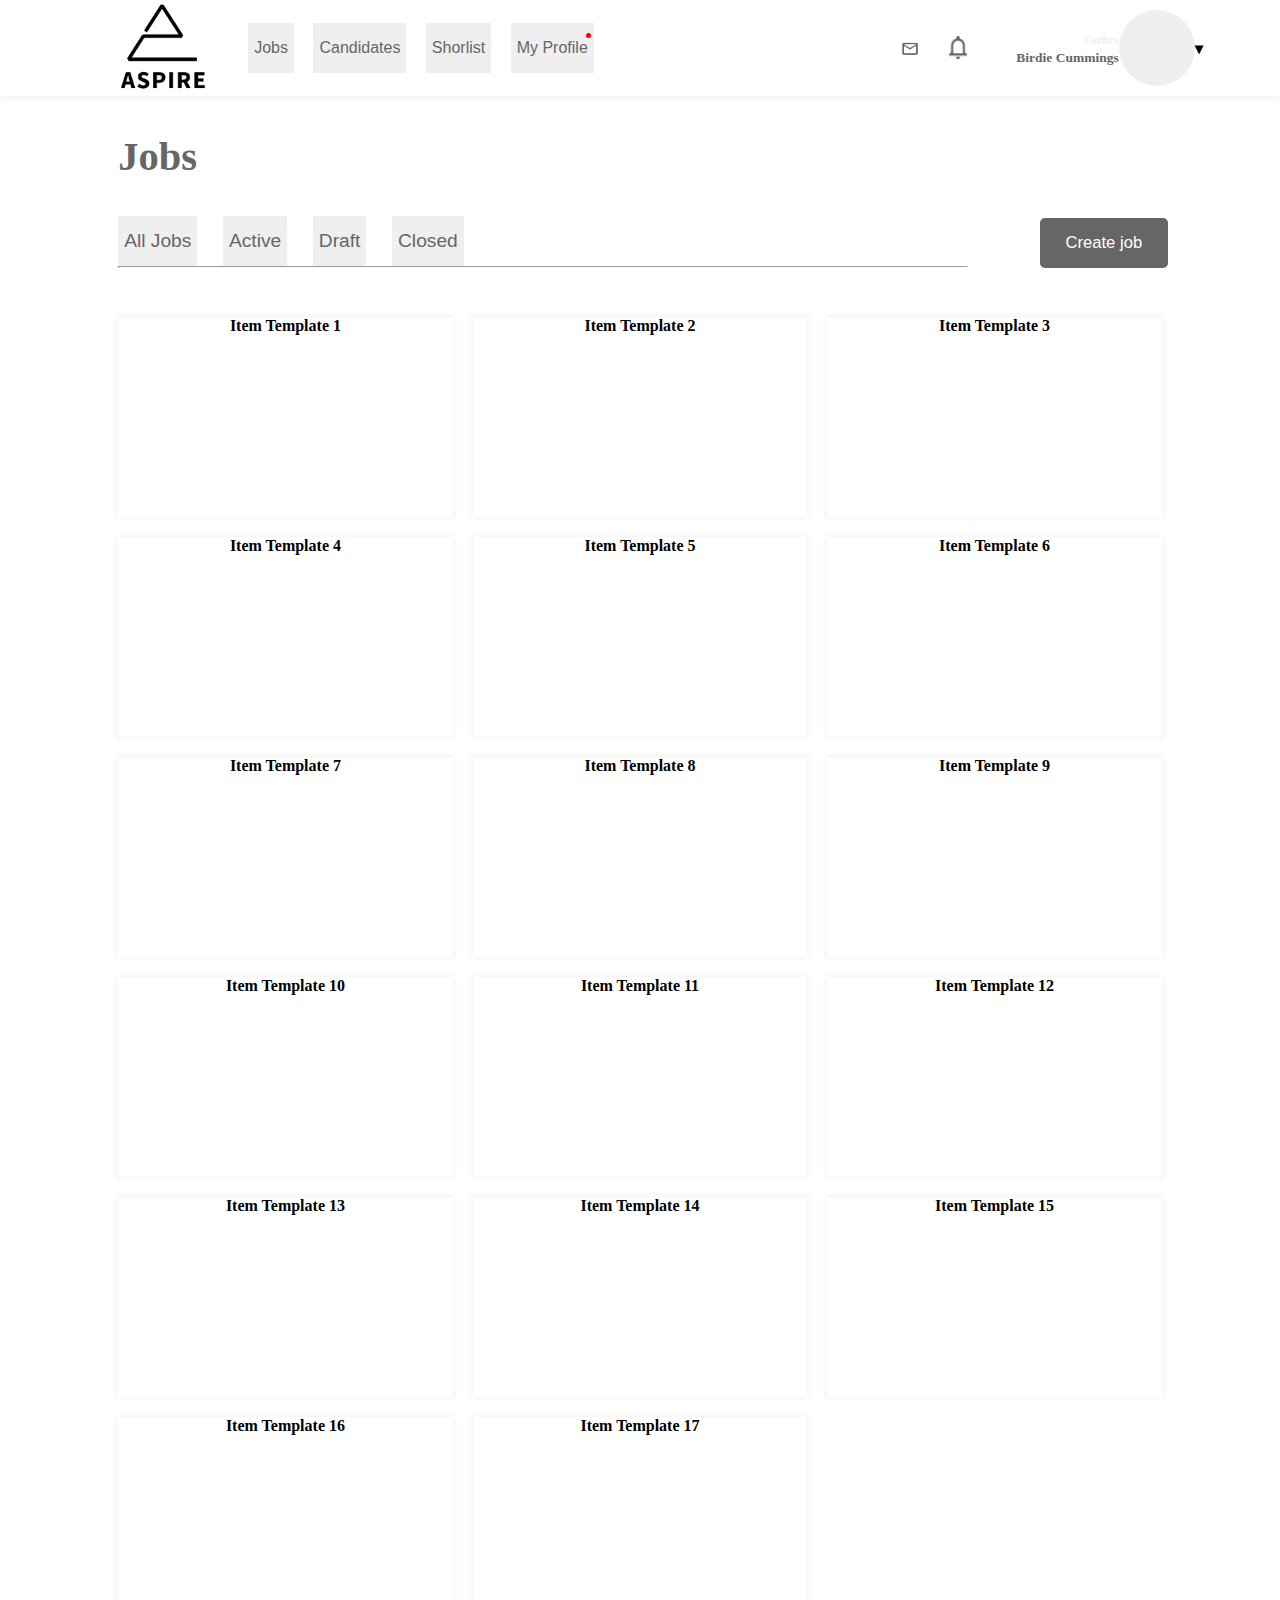
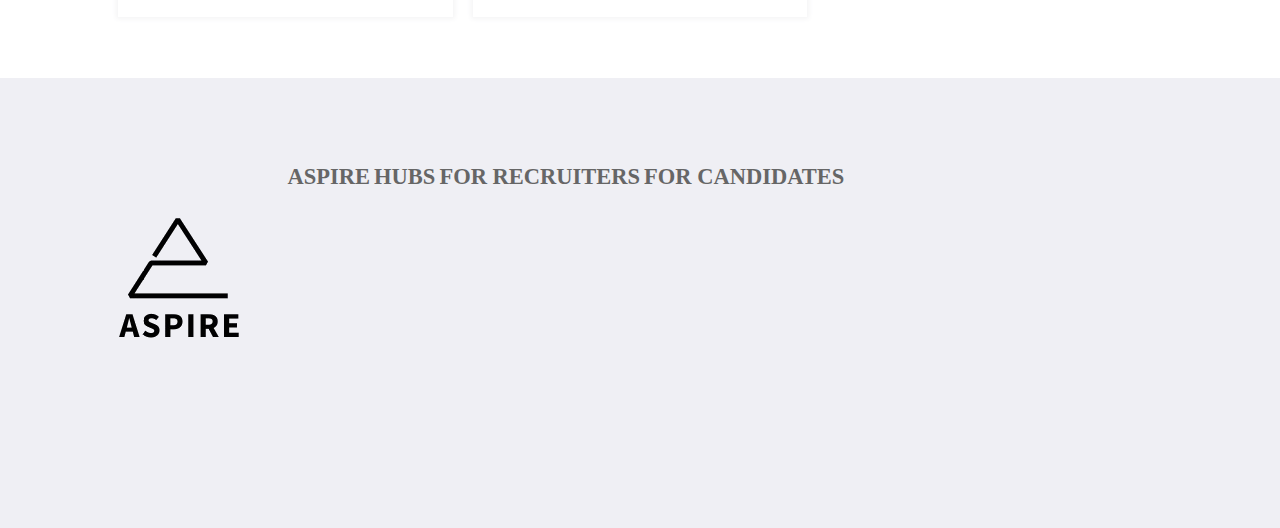
==== index.html @ 08abd011 "add table for footer" ====
<!DOCTYPE html>
<html lang="en">
<head>
    <meta charset="UTF-8">
    <meta name="viewport" content="width=device-width, initial-scale=1.0">
    <title>Aspire Lite</title>
    <link rel="icon" href="resources/icon.png">
    <link rel="stylesheet" type="text/css" href="css/globalHeader.css">
    <link rel="stylesheet" type="text/css" href="css/globalFooter.css">
    <link rel="stylesheet" type="text/css" href="css/globalTable.css">
    <link rel="stylesheet" type="text/css" href="css/gridLayout.css">
    <script src="scripts.js"></script>

    <style>
        img.resize {
            max-width:30%;
            height: auto;
        }
    </style>
</head>
<body style="margin: 0px;">

    <table class="globalTable">
        <tr class="globalHeader">

            <th style="width: 9vw;"></th>
            <th style="text-align: left; width: 10vw;">
                <img src="resources/logo.png" class="logo">
            </th>
            <th>
                <div class="items">
                    <button class="topBarItem" onclick="headerItemClicked(this)">Jobs</button>
                    <button class="topBarItem">Candidates</button>
                    <button class="topBarItem">Shorlist</button>
                    <button class="topBarItem">My Profile<div id="redCircle"></div></button>
                </div>
            </th>
            <th style="text-align: right; white-space: nowrap; position: relative;">
                <div style="width: 15%; height: 100%; display: flex; align-items: center; justify-content: space-between;  margin-left: auto; margin-right: auto;">
                    <img src="resources/envelop.png" class="resize">
                    <img src="resources/ring.png" class="resize">
                </div>
                <div style="display: flex; align-items: center; justify-content: space-between; height: 100%; width: 32%; position: absolute; right: 0; top: 0; bottom: 0;">
                    <span style="flex-shrink: 15;"><small style="font-size: 1.3vh; color: rgb(239, 239, 239);">Forbes</small><br><strong style="font-size: 1.5vh; color: rgb(102, 102, 102);">Birdie Cummings</strong></span>
                    <div style="background-color: rgb(239, 239, 239); width: 8.5vh; height: 8.5vh; border-radius: 4.25vh; flex-shrink: 0;"></div>
                    <span style="flex-shrink: 5;">&blacktriangledown;</span>
                </div>
            </th>
            <th style="width: 9vw;"></th>
        </tr>

        <tr>
            <th style="max-width: 9vw; width: auto; height: 12vh;"></th>
            <th colspan="3" style="width: auto; height: 22vh; vertical-align: top;">
                <form style="width: 82vw; height: 12vh; text-align: left; padding-top: 4vh;">
                    <span style="font-size: 4.5vh; color: rgb(102, 102, 102); text-align: left; margin-top: 4vh; height: auto;">Jobs</span>
                    <div class="items" style="padding-top: 4vh; z-index: 1;">
                        <button class="topBarItem" style="font-size: 1.5vw;">All Jobs</button>
                        <button class="topBarItem" style="font-size: 1.5vw;">Active</button>
                        <button class="topBarItem" style="font-size: 1.5vw;">Draft</button>
                        <button class="topBarItem" style="font-size: 1.5vw;">Closed</button>
                    </div>
                    <hr style="margin-top: -1px; z-index: 999; margin-right: 200px; height: 0.5px; border-bottom: 0px; margin-top: 0px; margin-bottom: 0px;">
                    <button style="max-width: 10vw; min-width: 8vw; width: 10vw; height: 50px; float: right; margin-top: -50px; white-space: pre-wrap; color: white; background-color: rgb(102, 102, 102); border-radius: 5px;  max-font-size: 1.3vw; min-font-size: 0.8vw; font-size: 1.3vw; border: 0px; outline: 0px;">Create job</button>

                </form>

            </th>
            <th style="max-width: 9vw; width: auto; height: 12vh;"></th>
        </tr>

        <tr>
            <th style="max-width: 9vw; width: auto; height: 12vh;"></th>
            <th colspan="3" style="vertical-align: top; width: auto; background-color: white;">
                <form class="container">
                    <div class="item">Item Template 1</div>
                    <div class="item">Item Template 2</div>
                    <div class="item">Item Template 3</div>
                    <div class="item">Item Template 4</div>
                    <div class="item">Item Template 5</div>
                    <div class="item">Item Template 6</div>
                    <div class="item">Item Template 7</div>
                    <div class="item">Item Template 8</div>
                    <div class="item">Item Template 9</div>
                    <div class="item">Item Template 10</div>
                    <div class="item">Item Template 11</div>
                    <div class="item">Item Template 12</div>
                    <div class="item">Item Template 13</div>
                    <div class="item">Item Template 14</div>
                    <div class="item">Item Template 15</div>
                    <div class="item">Item Template 16</div>
                    <div class="item">Item Template 17</div>
                </form>
            </th>
            <th style="max-width: 9vw; width: auto; height: 12vh;"></th>
        <tr>

        </table>
    <footer style="height: 50vh; background-color: rgb(239, 239, 244);">
        <div style="display: inline-block;">
            <img src="resources/logo.png" class="logo" style="max-width:20vw; max-height:20vh; margin-left: 9vw; margin-top: 15vh;">
        </div>
        <div style="display: inline-block; vertical-align: center;">
        <table style="margin-top: -20vh; margin-left: 3vw;">
            <tr style="font-size: 2.5vh; color: rgb(102, 102, 102)">
                <th>ASPIRE</th>
                <th>HUBS</th>
                <th>FOR RECRUITERS</th>
                <th>FOR CANDIDATES</th>
            </tr>
        </table>
        </div>
    </footer>
    </body>
    </html>
---- css/globalHeader.css ----
.logo {
    max-width:10vw;
    max-height:10vh;
    min-width: 2vw;
    min-height: 2vh;

    width:auto;
    height: auto;
    text-align: left;
}

.items {
    position: absolute;
    overflow: hidden;
    background-color: white;
    justify-content: space-between;
    width: 27vw;
    display: flex;
    position: relative;
}

.topBarItem {
    min-width: 20px;
    height: 50px;
    border-style: none;
    text-align: center;
    color: rgba(102, 102, 102, 1);
    font-size: 1.25vw;
    outline:0;
}

.topBarItem:active, .topBarItem:hover {
    border-bottom: 5px solid rgba(102, 102, 102, 1);
    padding-top: 7px;
    outline:0;
}

tr.globalHeader {
    max-height: 12vh;
    min-height: 5vh;
    height: auto;

    box-shadow: 0 4px 6px rgba(244, 244, 245, 1);
    background-color: white;
}

#redCircle {
    width: 5px;
    height: 5px;
    background-color: red;
    border-radius: 2.5px;
    position: absolute;
    right: 3px;
    top: 10px;
}
---- css/globalFooter.css ----
tr.globalFooter{
    background-color: rgba(239, 239, 244, 1);
    position: absolute;
    height: 45vh;
    width: 100%;
}
---- css/globalTable.css ----
table.globalTable {
    display: table;
    height: 200%;
    width: 100%;
    border-spacing: 0px;
    table-layout: fixed;
}
---- css/gridLayout.css ----
div.item {
    background-color: white;
    height: 200px;
    box-shadow: 0px 0px 5px 2px rgba(244, 244, 245, 1);
}

form.container {
    display: grid;
    background-color: white;
    grid-template-columns: repeat(3, 1fr);
    grid-auto-rows: 1fr;

    grid-column-gap: 20px;
    grid-row-gap: 20px;
    margin-top: 20px;
    align-items: start;
    grid-auto-flow: row;
    margin-bottom: 60px;
}
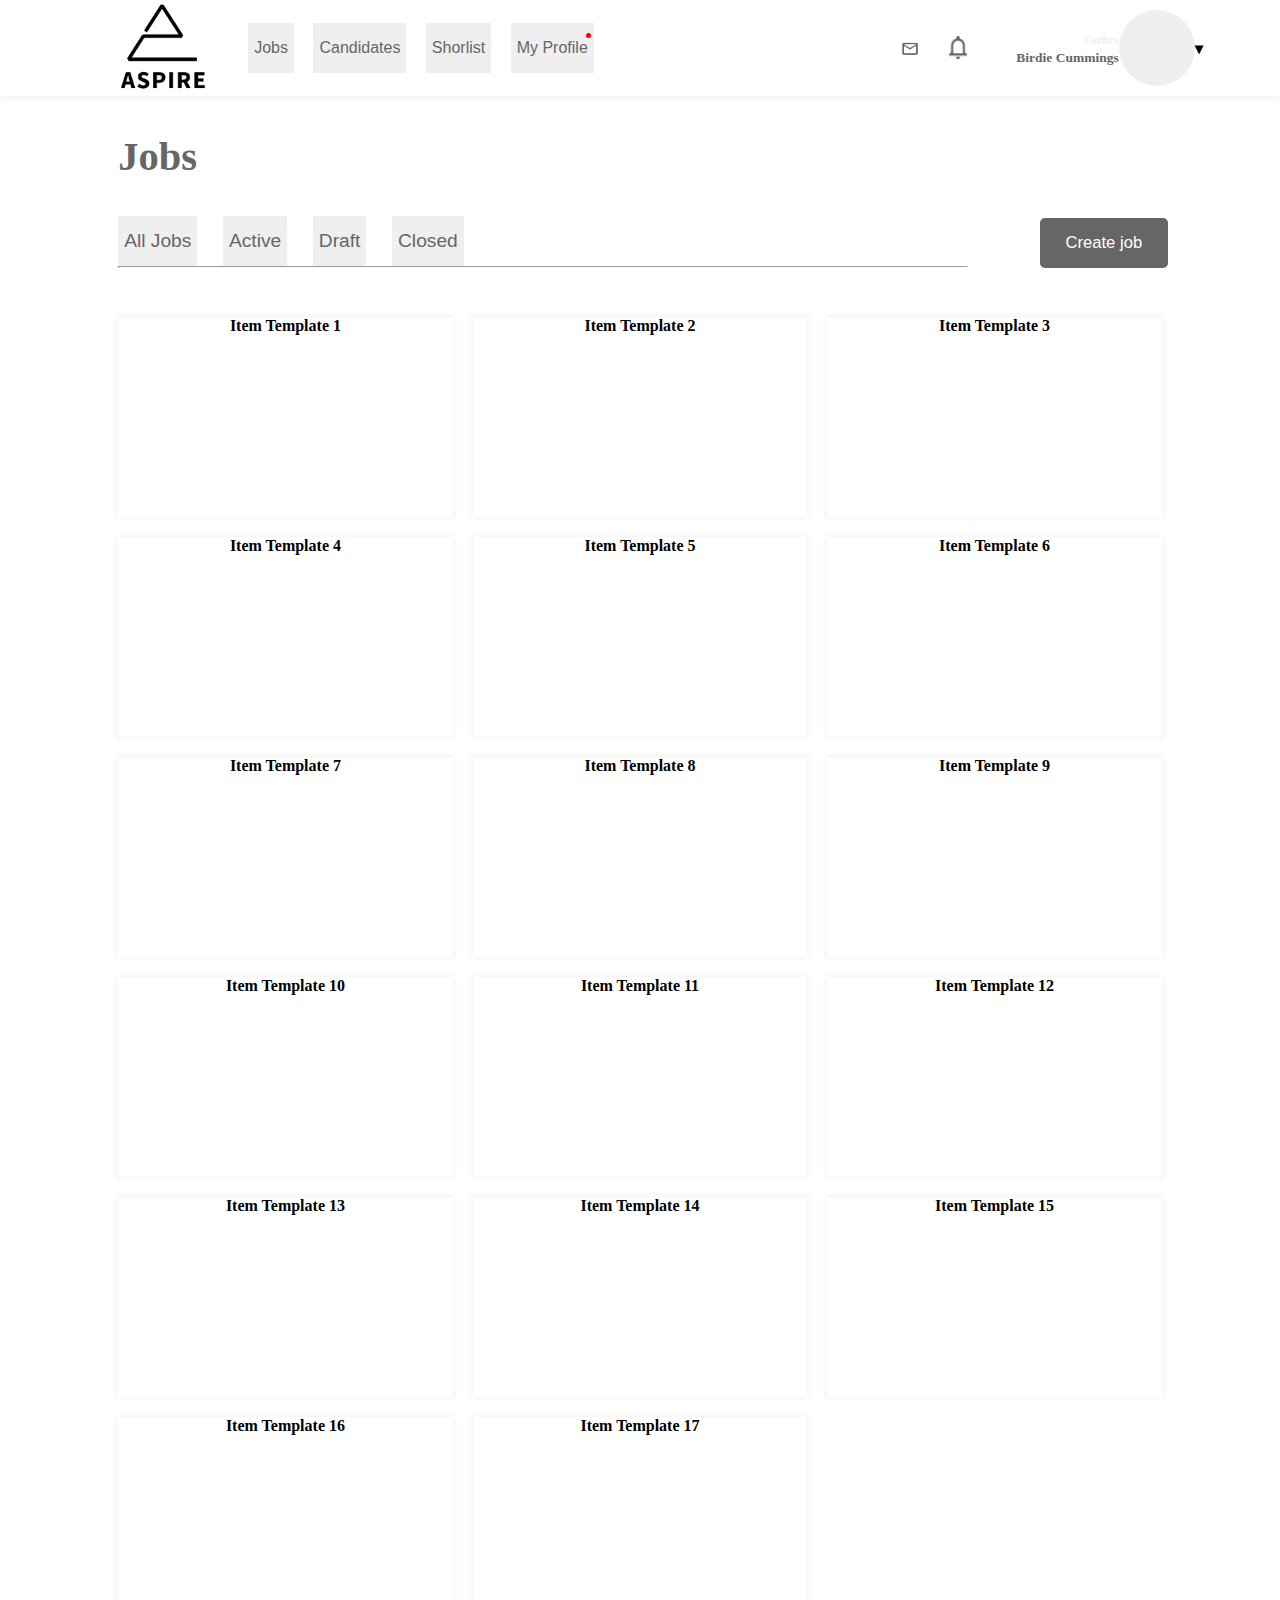
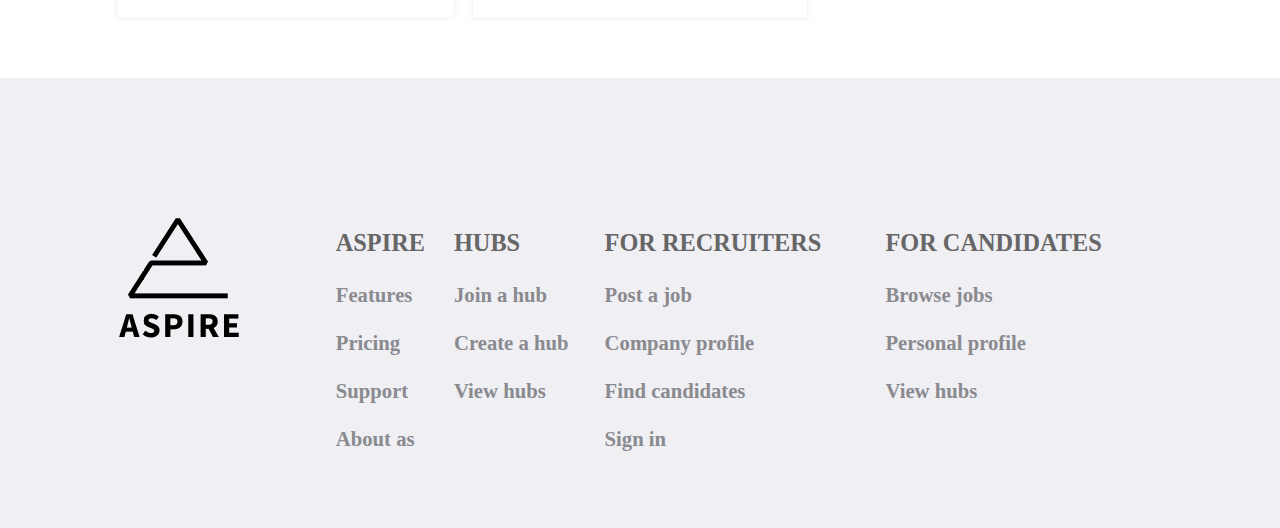
==== commit a159a3a1: "finish with footer" ====
--- a/index.html
+++ b/index.html
@@ -96,18 +96,47 @@
         <tr>
 
         </table>
-    <footer style="height: 50vh; background-color: rgb(239, 239, 244);">
+    <footer style="height: 50vh; background-color: rgb(239, 239, 244); position: relative;">
         <div style="display: inline-block;">
             <img src="resources/logo.png" class="logo" style="max-width:20vw; max-height:20vh; margin-left: 9vw; margin-top: 15vh;">
         </div>
-        <div style="display: inline-block; vertical-align: center;">
-        <table style="margin-top: -20vh; margin-left: 3vw;">
-            <tr style="font-size: 2.5vh; color: rgb(102, 102, 102)">
+        <div style="display: inline-block; width: 100%; height: 50vh; position: absolute; left: 23vw; right: 9vw; top: 0px; bottom: 0px;">
+        <table id="ttt" style="text-align: left; position: absolute; top: 15vh; bottom: 0px; right: 0px; left: 3vw; width: calc(100vw - 3vw - 23vw - 9vw); height: 28vh;">
+            <tr style="font-size: 2.7vh; color: rgb(102, 102, 102)">
                 <th>ASPIRE</th>
                 <th>HUBS</th>
                 <th>FOR RECRUITERS</th>
                 <th>FOR CANDIDATES</th>
             </tr>
+
+            <tr style="font-size: 2.3vh; color: rgb(138, 138, 143)">
+                <th>Features</th>
+                <th>Join a hub</th>
+                <th>Post a job</th>
+                <th>Browse jobs</th>
+            </tr>
+
+            <tr style="font-size: 2.3vh; color: rgb(138, 138, 143)">
+                <th>Pricing</th>
+                <th>Create a hub</th>
+                <th>Company profile</th>
+                <th>Personal profile</th>
+            </tr>
+
+            <tr style="font-size: 2.3vh; color: rgb(138, 138, 143)">
+                <th>Support</th>
+                <th>View hubs</th>
+                <th>Find candidates</th>
+                <th>View hubs</th>
+            </tr>
+
+            <tr style="font-size: 2.3vh; color: rgb(138, 138, 143)">
+                <th>About as</th>
+                <th></th>
+                <th>Sign in</th>
+                <th></th>
+            </tr>
+
         </table>
         </div>
     </footer>
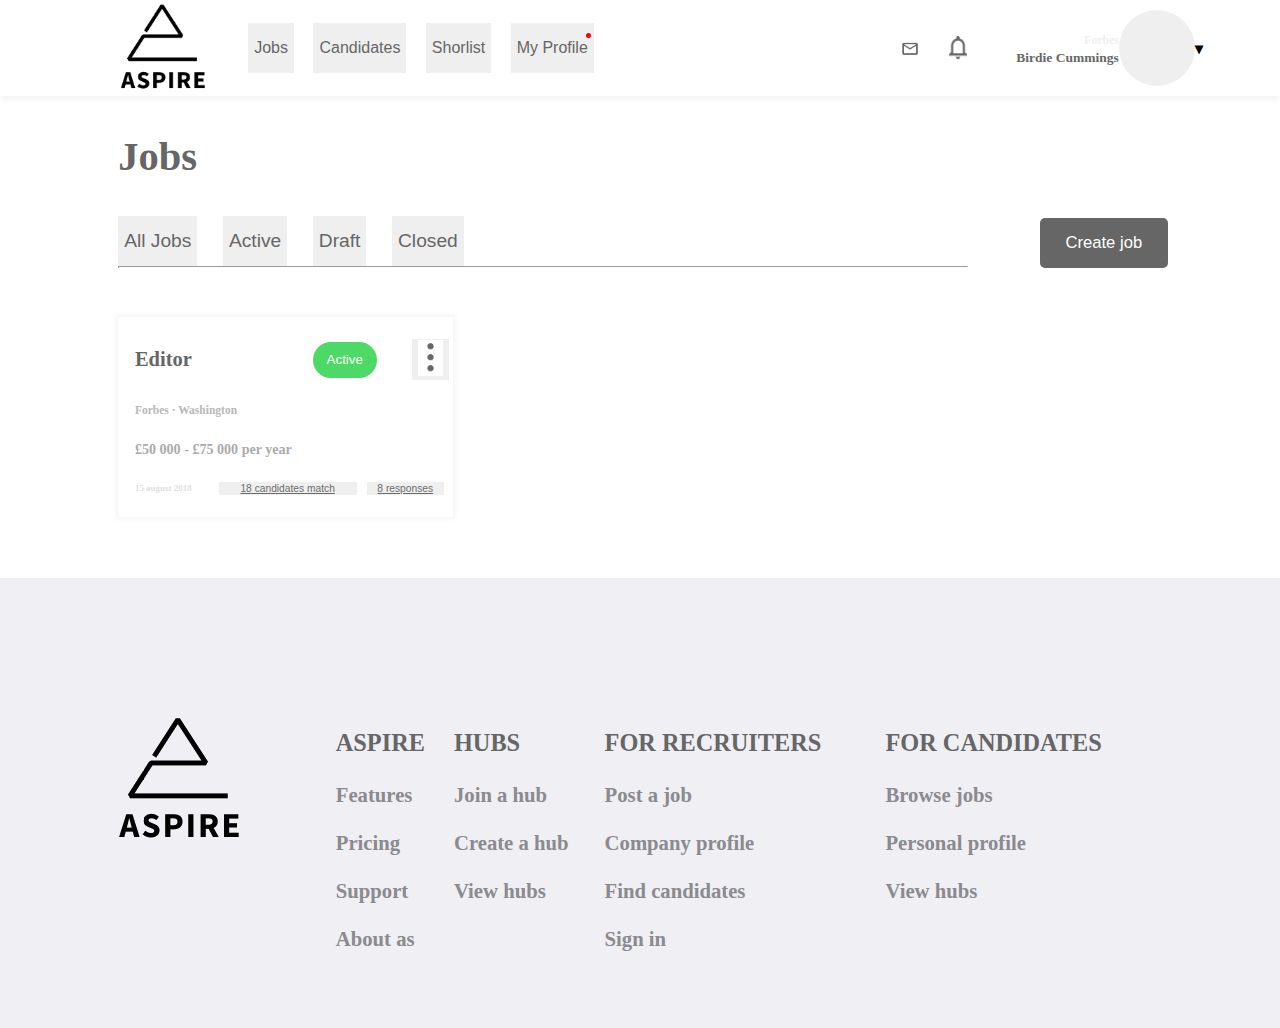
==== commit dcfbede2: "add item" ====
--- a/index.html
+++ b/index.html
@@ -73,23 +73,18 @@
             <th style="max-width: 9vw; width: auto; height: 12vh;"></th>
             <th colspan="3" style="vertical-align: top; width: auto; background-color: white;">
                 <form class="container">
-                    <div class="item">Item Template 1</div>
-                    <div class="item">Item Template 2</div>
-                    <div class="item">Item Template 3</div>
-                    <div class="item">Item Template 4</div>
-                    <div class="item">Item Template 5</div>
-                    <div class="item">Item Template 6</div>
-                    <div class="item">Item Template 7</div>
-                    <div class="item">Item Template 8</div>
-                    <div class="item">Item Template 9</div>
-                    <div class="item">Item Template 10</div>
-                    <div class="item">Item Template 11</div>
-                    <div class="item">Item Template 12</div>
-                    <div class="item">Item Template 13</div>
-                    <div class="item">Item Template 14</div>
-                    <div class="item">Item Template 15</div>
-                    <div class="item">Item Template 16</div>
-                    <div class="item">Item Template 17</div>
+                    <div id="item" class="item" style="position: relative;">
+                        <div class="cellgrid" style="position: absolute; width: 90%; height: 90%; text-align: left; vertical-align: top; left: 5%; top: 5%;">
+                            <span class="boldtextcell">Editor</span>
+                            <button class="gridbutton">Active</button>
+                            <button class="doner"><img src="./resources/doner.png" style="width: auto; height: 4vh;"></button>
+                            <span class="regulartextcell">Forbes  &middot;  Washington</span>
+                            <span class="mediumtextcell">&pound;50 000 - &pound;75 000 per year</span>
+                            <span class="smalltextcell">15 august 2018</span>
+                            <button class="undescoretextcell1"><u>18 candidates match</u></button>
+                            <button class="undescoretextcell2"><u>8 responses</u></button>
+                        </div>
+                    </div>
                 </form>
             </th>
             <th style="max-width: 9vw; width: auto; height: 12vh;"></th>
--- a/css/gridLayout.css
+++ b/css/gridLayout.css
@@ -17,4 +17,83 @@
     align-items: start;
     grid-auto-flow: row;
     margin-bottom: 60px;
+}
+
+span.boldtextcell {
+    grid-area: boldtextcell;
+    color: rgb(102, 102, 102);
+    font-size: 1.6vw;
+}
+
+button.gridbutton {
+    grid-area: gridbutton;
+    background-color: rgb(76, 217, 101);
+    width: 5vw;
+    height: 4vh;
+    border-radius: 2vh;
+    outline: none;
+    color: white;
+    border: 0px;
+    justify-self: right;
+}
+
+button.doner {
+    grid-area: doner;
+    justify-self: right;
+    margin-right: -13px;
+    border: 0;
+    outline: 0;
+}
+
+span.regulartextcell {
+    grid-area: regulartextcell;
+    max-font-size: 1rem;
+    font-size: 0.9vw;
+    color: rgb(183, 183, 183);
+}
+
+span.mediumtextcell {
+    grid-area: mediumtextcell;
+    font-size: 1.1vw;
+    color: rgb(170, 170, 173);
+}
+
+span.smalltextcell {
+    grid-area: smalltextcell;
+    color: rgb(223, 223, 223);
+    font-size: 0.7vw;
+}
+
+button.undescoretextcell1 {
+    grid-area: undescoretextcell1;
+    color: rgb(107, 107, 107);
+    font-size: 0.8vw;
+    border: 0px;
+    outline: 0px;
+    margin-left: -20px;
+    margin-right: 20px;
+}
+
+button.undescoretextcell2 {
+    grid-area: undescoretextcell2;
+    color: rgb(107, 107, 107);
+    font-size: 0.8vw;
+    border: 0px;
+    outline: 0px;
+    justify-content: left;
+    width: 130%;
+    margin-left: -10px;
+    margin-right: 10px;
+}
+
+div.cellgrid {
+    display: grid;
+    grid-template-areas:
+            "boldtextcell boldtextcell boldtextcell gridbutton doner"
+            "regulartextcell regulartextcell regulartextcell regulartextcell  regulartextcell"
+            "mediumtextcell mediumtextcell mediumtextcell mediumtextcell mediumtextcell"
+            "smalltextcell undescoretextcell1 undescoretextcell1 undescoretextcell1 undescoretextcell2";
+    grid-template-rows: auto;
+    grid-template-columns: 3fr 1fr 1fr 2fr 1fr;
+    align-items: center;
 }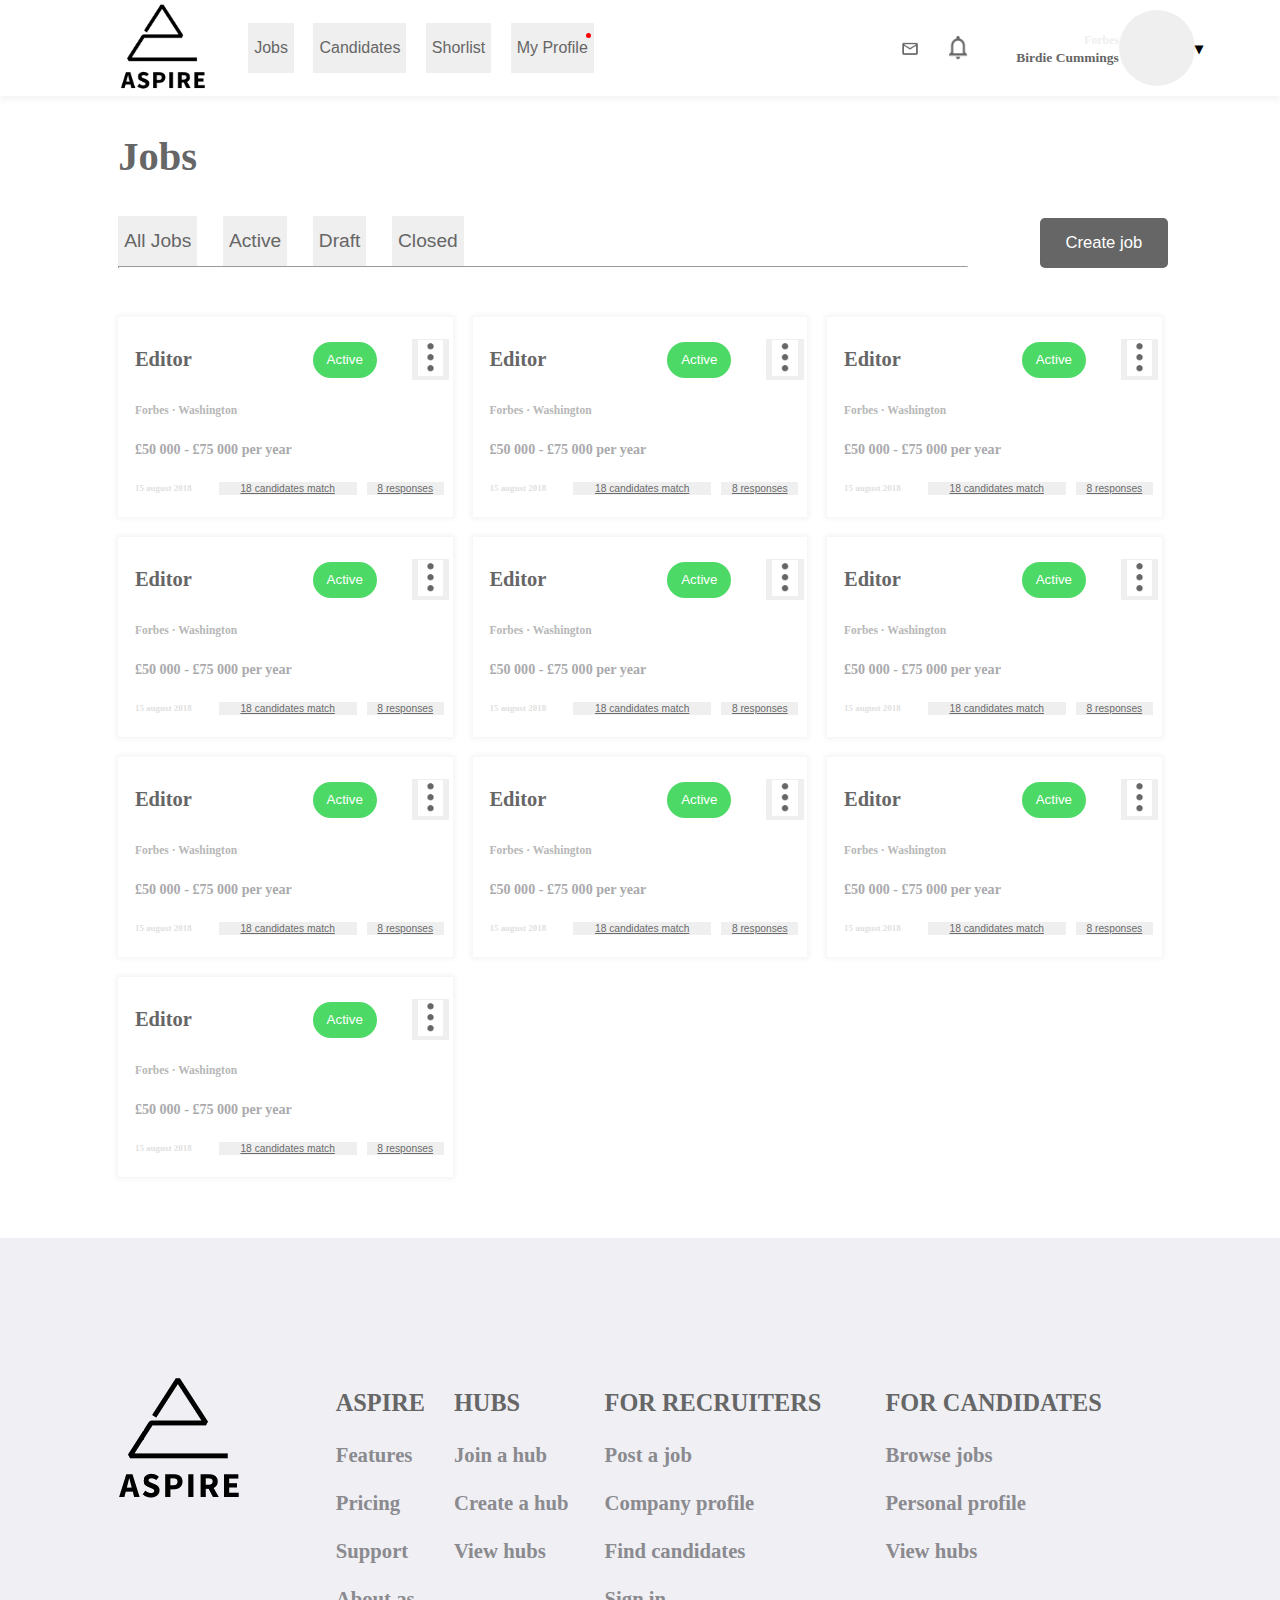
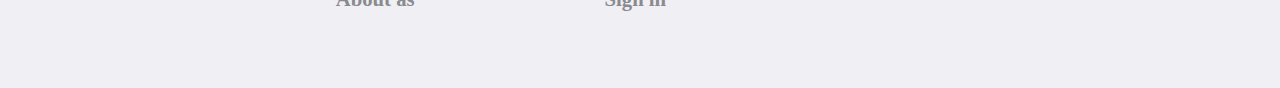
==== commit a889c064: "add elements" ====
--- a/index.html
+++ b/index.html
@@ -9,7 +9,7 @@
     <link rel="stylesheet" type="text/css" href="css/globalFooter.css">
     <link rel="stylesheet" type="text/css" href="css/globalTable.css">
     <link rel="stylesheet" type="text/css" href="css/gridLayout.css">
-    <script src="scripts.js"></script>
+    <script src="scripts/scripts.js"></script>
 
     <style>
         img.resize {
@@ -18,7 +18,7 @@
         }
     </style>
 </head>
-<body style="margin: 0px;">
+<body style="margin: 0px;" onload="createList();">
 
     <table class="globalTable">
         <tr class="globalHeader">
@@ -72,8 +72,9 @@
         <tr>
             <th style="max-width: 9vw; width: auto; height: 12vh;"></th>
             <th colspan="3" style="vertical-align: top; width: auto; background-color: white;">
-                <form class="container">
-                    <div id="item" class="item" style="position: relative;">
+                <form class="container" id="formgrid">
+                    <template id="templateitem">
+                    <div class="item" style="position: relative;">
                         <div class="cellgrid" style="position: absolute; width: 90%; height: 90%; text-align: left; vertical-align: top; left: 5%; top: 5%;">
                             <span class="boldtextcell">Editor</span>
                             <button class="gridbutton">Active</button>
@@ -85,6 +86,7 @@
                             <button class="undescoretextcell2"><u>8 responses</u></button>
                         </div>
                     </div>
+                    </template>
                 </form>
             </th>
             <th style="max-width: 9vw; width: auto; height: 12vh;"></th>
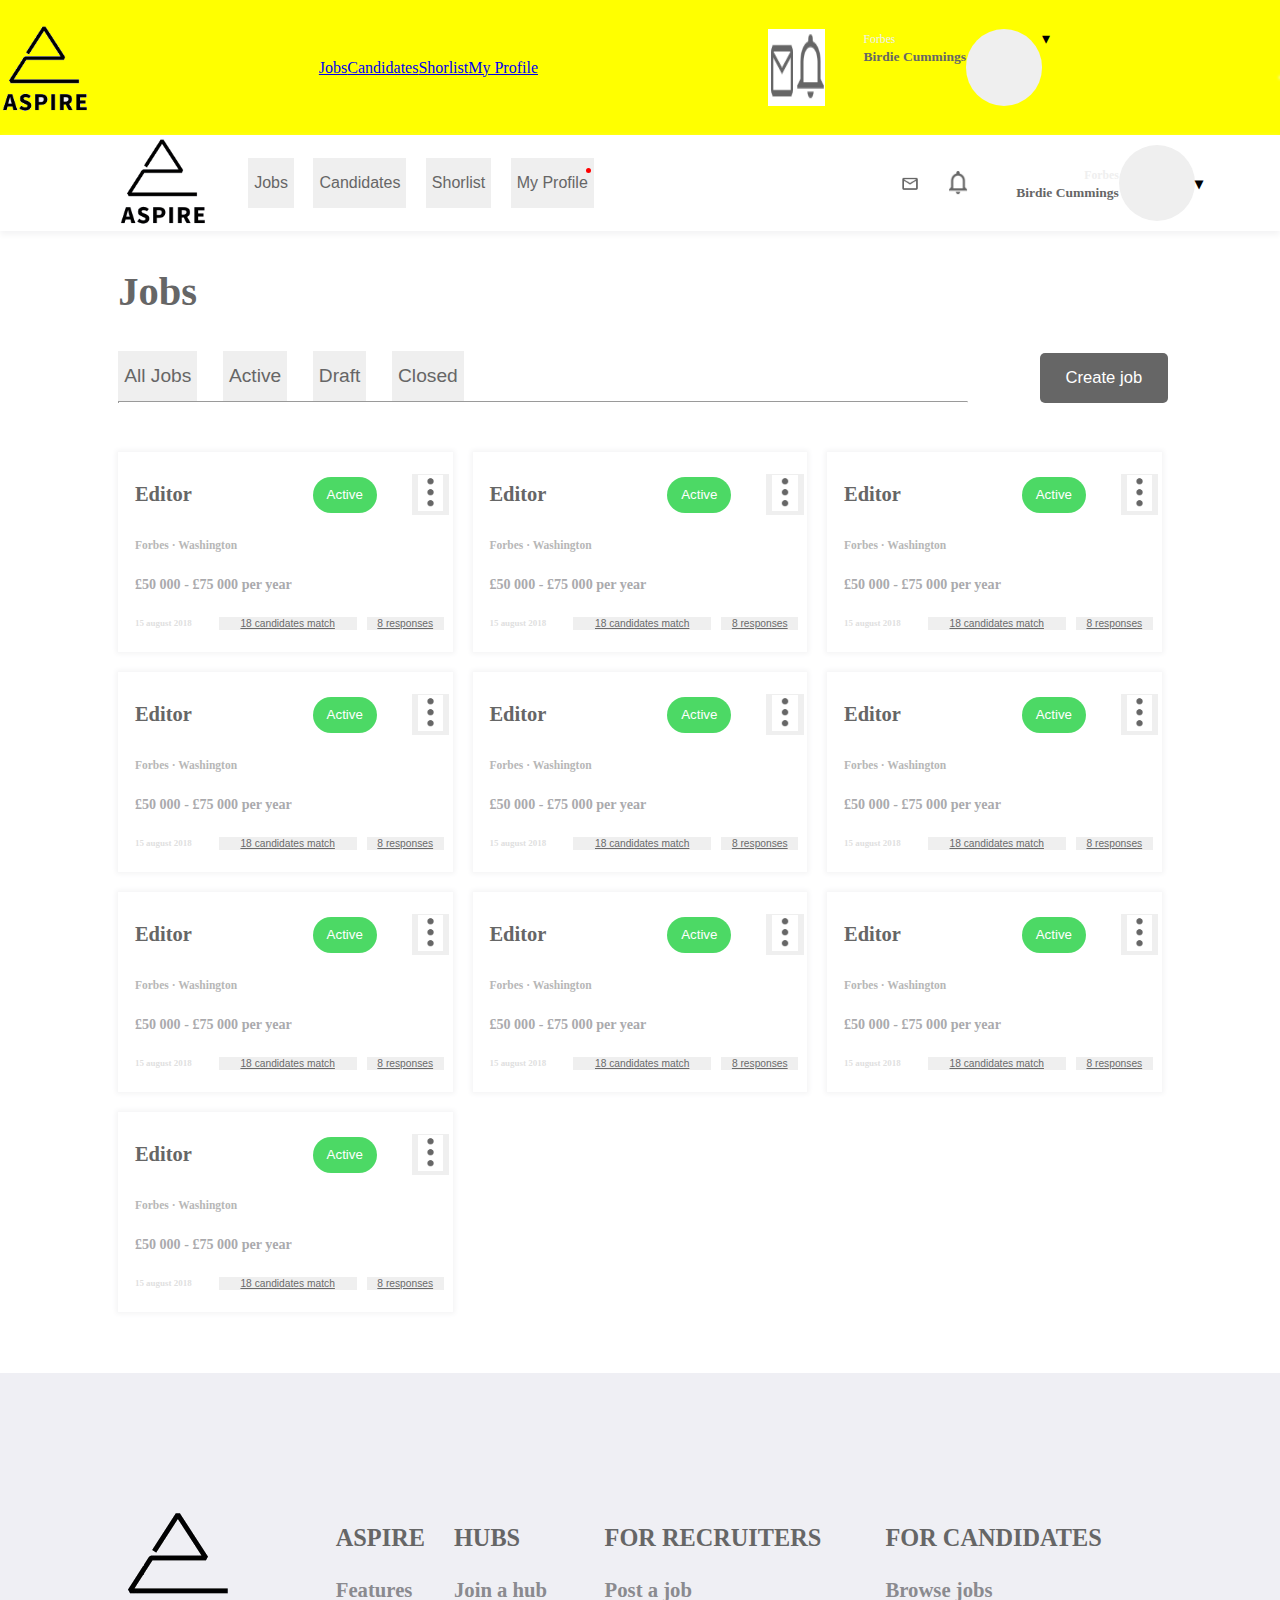
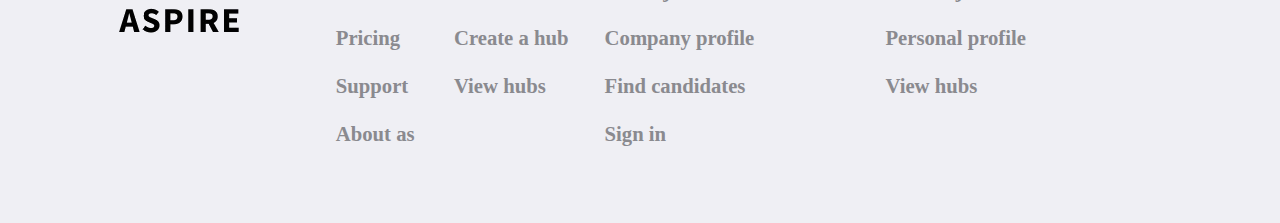
==== commit c36c670e: "find error in script" ====
--- a/index.html
+++ b/index.html
@@ -10,7 +10,7 @@
     <link rel="stylesheet" type="text/css" href="css/globalTable.css">
     <link rel="stylesheet" type="text/css" href="css/gridLayout.css">
     <script src="scripts/scripts.js"></script>
-
+    <script src="https://ajax.googleapis.com/ajax/libs/jquery/2.2.0/jquery.min.js"></script>
     <style>
         img.resize {
             max-width:30%;
@@ -19,7 +19,9 @@
     </style>
 </head>
 <body style="margin: 0px;" onload="createList();">
-
+<script>
+    appendToHTML("header.html", "#topbar", "jobsTopBar", document.body);
+</script>
     <table class="globalTable">
         <tr class="globalHeader">
 
@@ -138,4 +140,5 @@
         </div>
     </footer>
     </body>
+
     </html>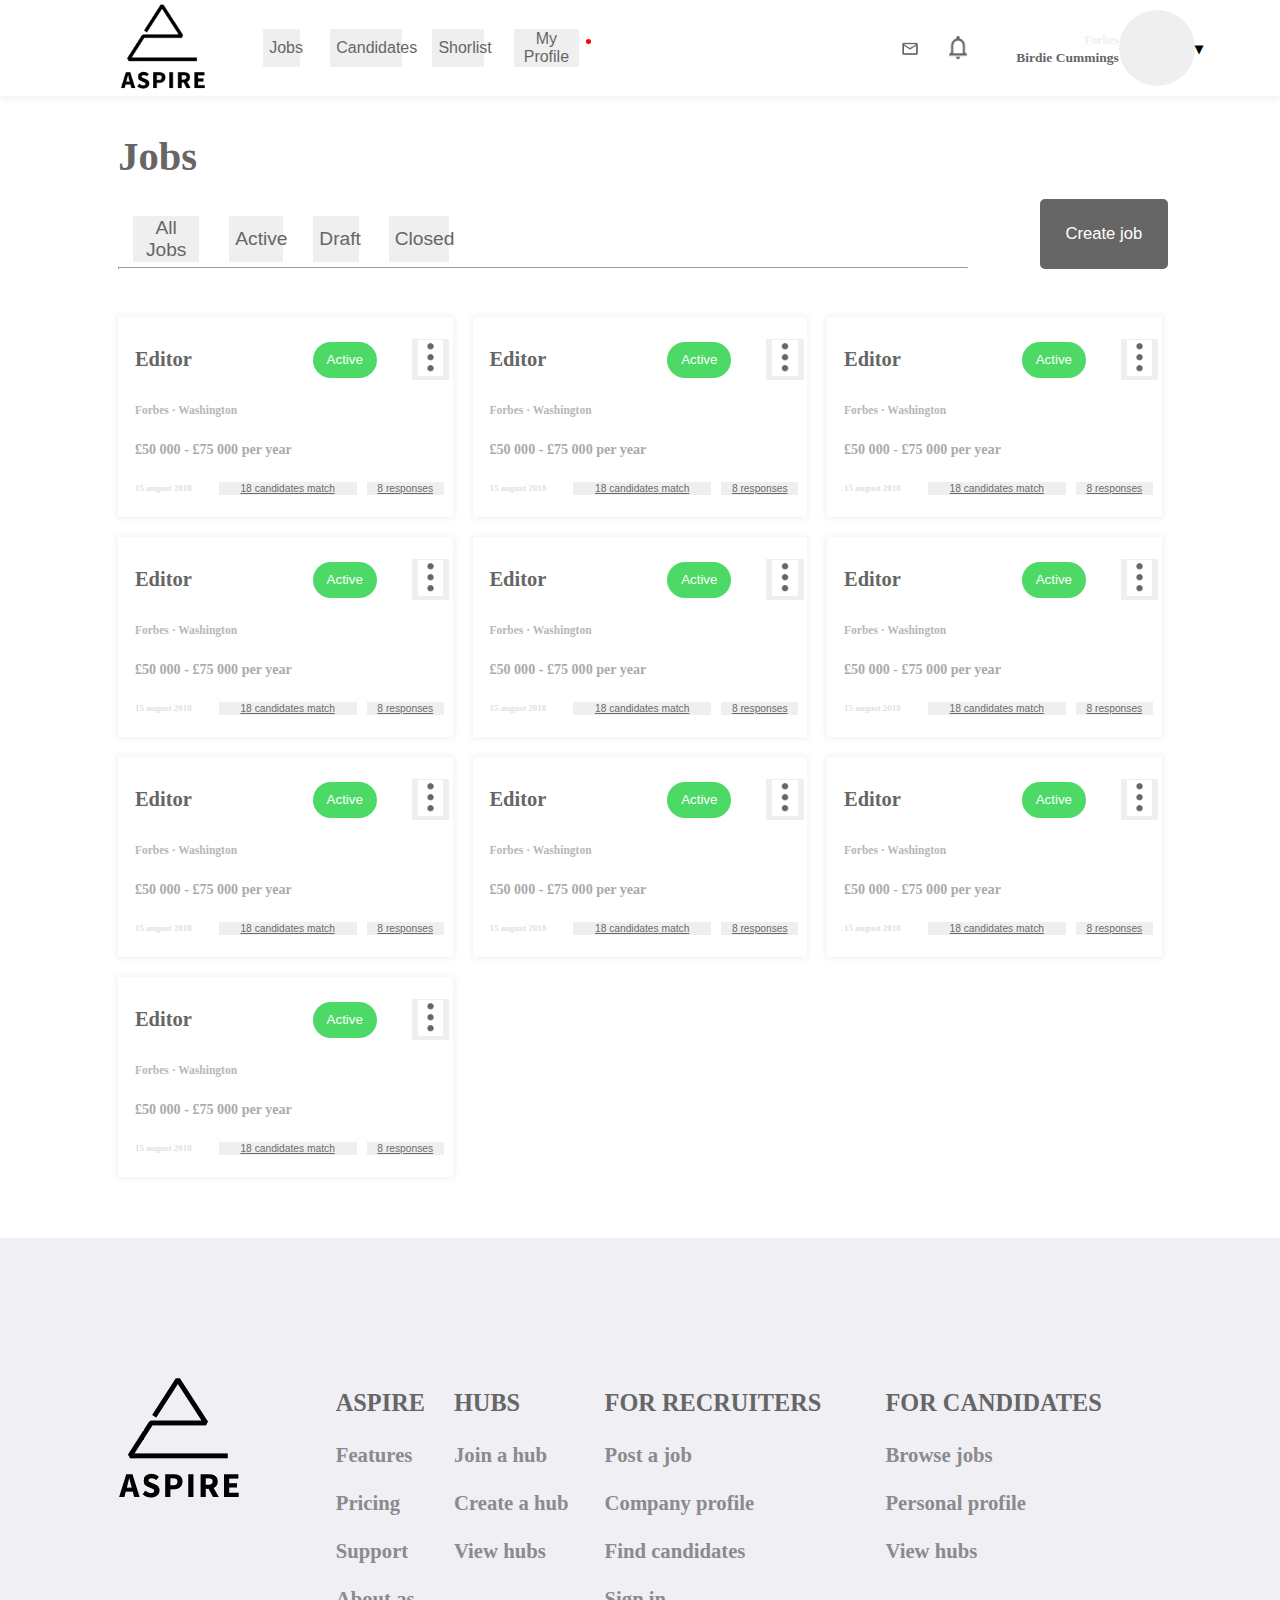
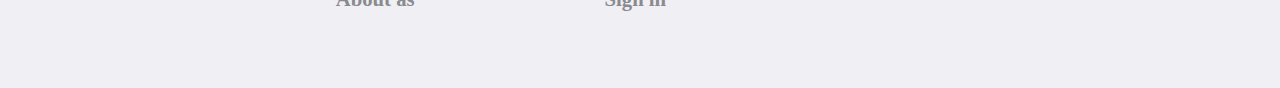
==== commit 2878d4c7: "add header UI" ====
--- a/index.html
+++ b/index.html
@@ -19,9 +19,6 @@
     </style>
 </head>
 <body style="margin: 0px;" onload="createList();">
-<script>
-    appendToHTML("header.html", "#topbar", "jobsTopBar", document.body);
-</script>
     <table class="globalTable">
         <tr class="globalHeader">
 
@@ -31,10 +28,10 @@
             </th>
             <th>
                 <div class="items">
-                    <button class="topBarItem" onclick="headerItemClicked(this)">Jobs</button>
-                    <button class="topBarItem">Candidates</button>
-                    <button class="topBarItem">Shorlist</button>
-                    <button class="topBarItem">My Profile<div id="redCircle"></div></button>
+                    <button class="topBarItem" style="max-height: 70px;" onclick="headerItemClicked(this)">Jobs</button>
+                    <button class="topBarItem" style="max-height: 70px;">Candidates</button>
+                    <button class="topBarItem" style="max-height: 70px;">Shorlist</button>
+                    <button class="topBarItem" style="max-height: 70px;">My Profile<div id="redCircle"></div></button>
                 </div>
             </th>
             <th style="text-align: right; white-space: nowrap; position: relative;">
@@ -57,13 +54,13 @@
                 <form style="width: 82vw; height: 12vh; text-align: left; padding-top: 4vh;">
                     <span style="font-size: 4.5vh; color: rgb(102, 102, 102); text-align: left; margin-top: 4vh; height: auto;">Jobs</span>
                     <div class="items" style="padding-top: 4vh; z-index: 1;">
-                        <button class="topBarItem" style="font-size: 1.5vw;">All Jobs</button>
-                        <button class="topBarItem" style="font-size: 1.5vw;">Active</button>
-                        <button class="topBarItem" style="font-size: 1.5vw;">Draft</button>
-                        <button class="topBarItem" style="font-size: 1.5vw;">Closed</button>
+                        <button class="topBarItem" style="font-size: 1.5vw; max-height: 70px;">All Jobs</button>
+                        <button class="topBarItem" style="font-size: 1.5vw; max-height: 70px;">Active</button>
+                        <button class="topBarItem" style="font-size: 1.5vw; max-height: 70px;">Draft</button>
+                        <button class="topBarItem" style="font-size: 1.5vw; max-height: 70px;">Closed</button>
                     </div>
-                    <hr style="margin-top: -1px; z-index: 999; margin-right: 200px; height: 0.5px; border-bottom: 0px; margin-top: 0px; margin-bottom: 0px;">
-                    <button style="max-width: 10vw; min-width: 8vw; width: 10vw; height: 50px; float: right; margin-top: -50px; white-space: pre-wrap; color: white; background-color: rgb(102, 102, 102); border-radius: 5px;  max-font-size: 1.3vw; min-font-size: 0.8vw; font-size: 1.3vw; border: 0px; outline: 0px;">Create job</button>
+                    <hr style=" z-index: 999; margin-right: 200px; height: 0.5px; border-bottom: 0px; margin-top: 5px; margin-bottom: 0px;">
+                    <button style="max-width: 10vw; min-width: 8vw; width: 10vw; height: 70px; float: right; margin-top: -70px; white-space: pre-wrap; color: white; background-color: rgb(102, 102, 102); border-radius: 5px;  max-font-size: 1.3vw; min-font-size: 0.8vw; font-size: 1.3vw; border: 0px; outline: 0px;">Create job</button>
 
                 </form>
 
--- a/css/globalHeader.css
+++ b/css/globalHeader.css
@@ -23,12 +23,15 @@
 
 .topBarItem {
     min-width: 20px;
-    height: 50px;
+    max-height: 30px;
+    min-height: 10px;
     border-style: none;
     text-align: center;
     color: rgba(102, 102, 102, 1);
     font-size: 1.25vw;
     outline:0;
+    margin:0 15px;
+    flex-shrink: 1;
 }
 
 .topBarItem:active, .topBarItem:hover {
@@ -55,3 +58,24 @@
     right: 3px;
     top: 10px;
 }
+
+hr.shadow {
+    border:none;
+    width: 100%;
+    height: 0px;
+    border-bottom: 1px solid rgba(244, 244, 245, 1);
+    box-shadow: 0px 0px 3px 1px rgba(244, 244, 245, 1);
+    margin: 0px 0px 0px 0px;
+}
+
+nav a {
+    text-decoration: none;
+}
+
+img.thirtyperсent {
+    max-width:25%;
+    min-width: 5%;
+    max-height:25%;
+    min-height: 5%;
+    object-fit: fill;
+}--- a/css/globalTable.css
+++ b/css/globalTable.css
@@ -1,7 +1,6 @@
 
 table.globalTable {
     display: table;
-    height: 200%;
     width: 100%;
     border-spacing: 0px;
     table-layout: fixed;
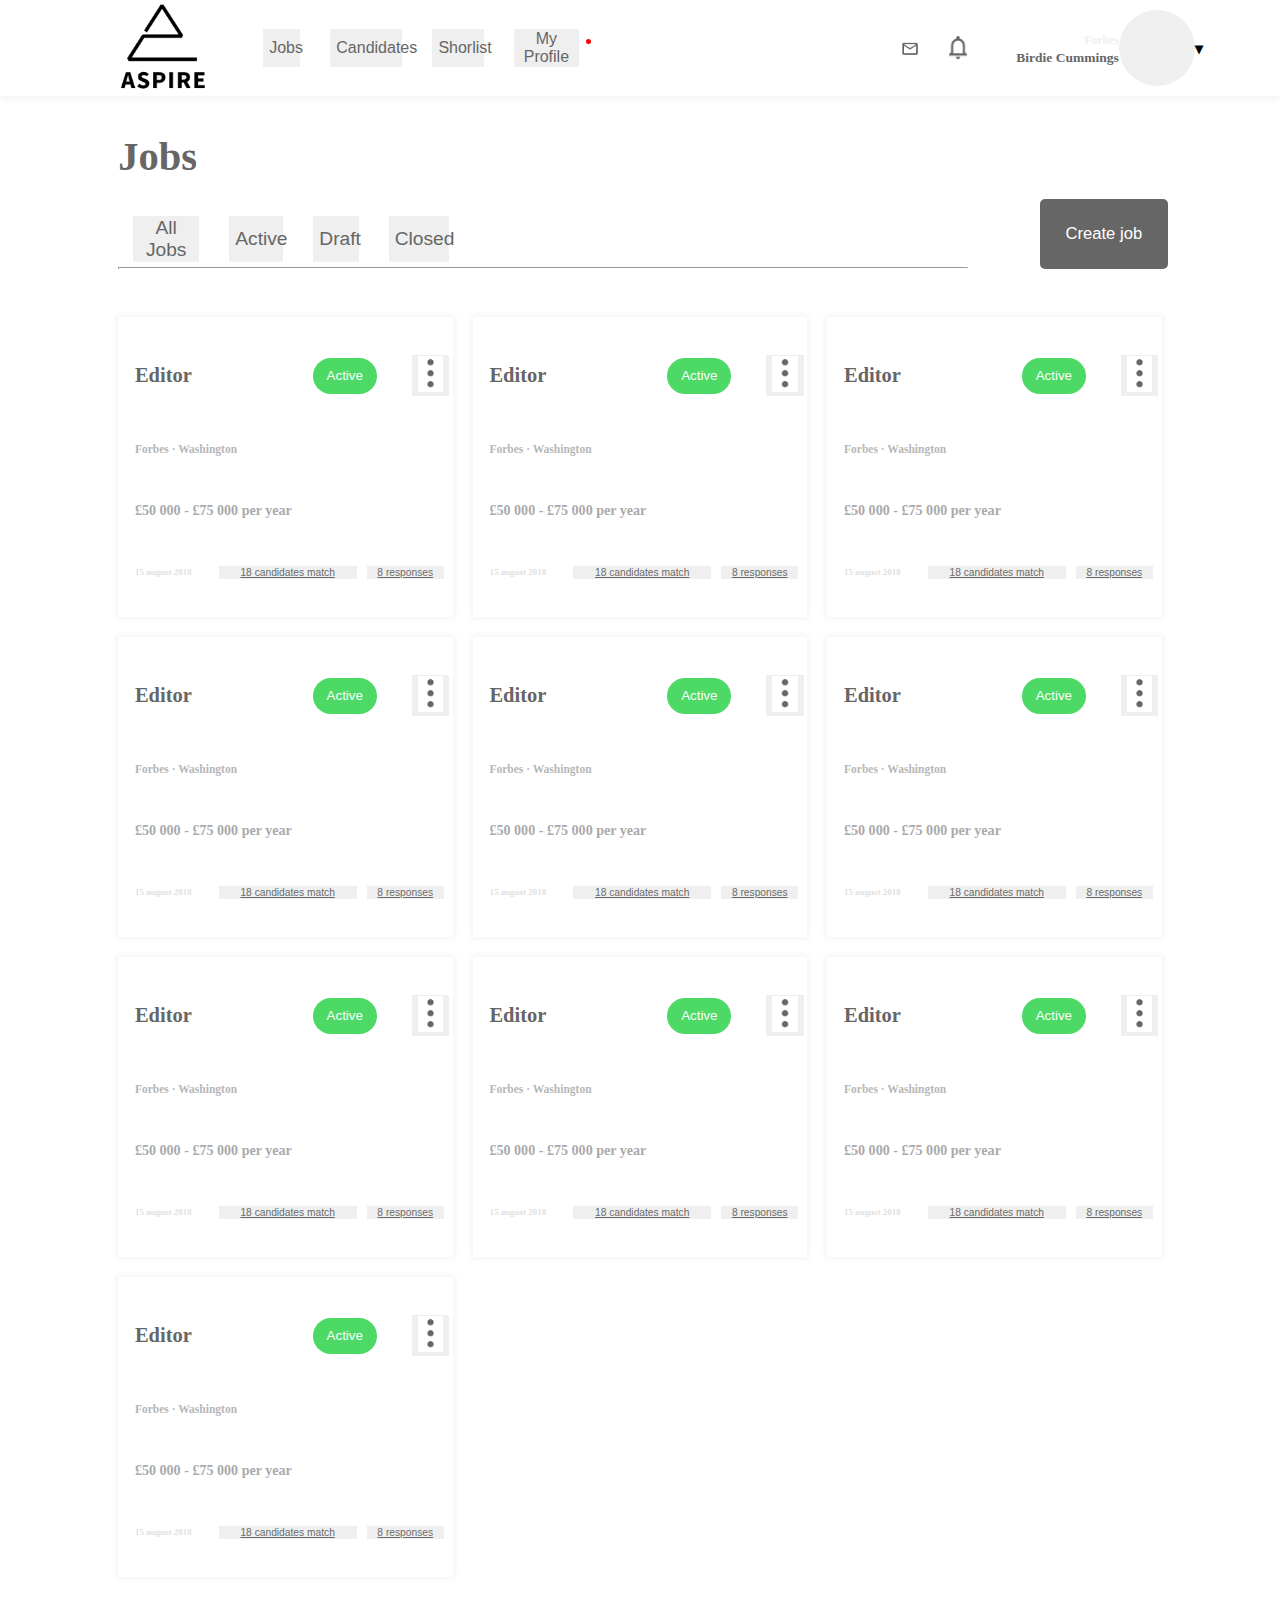
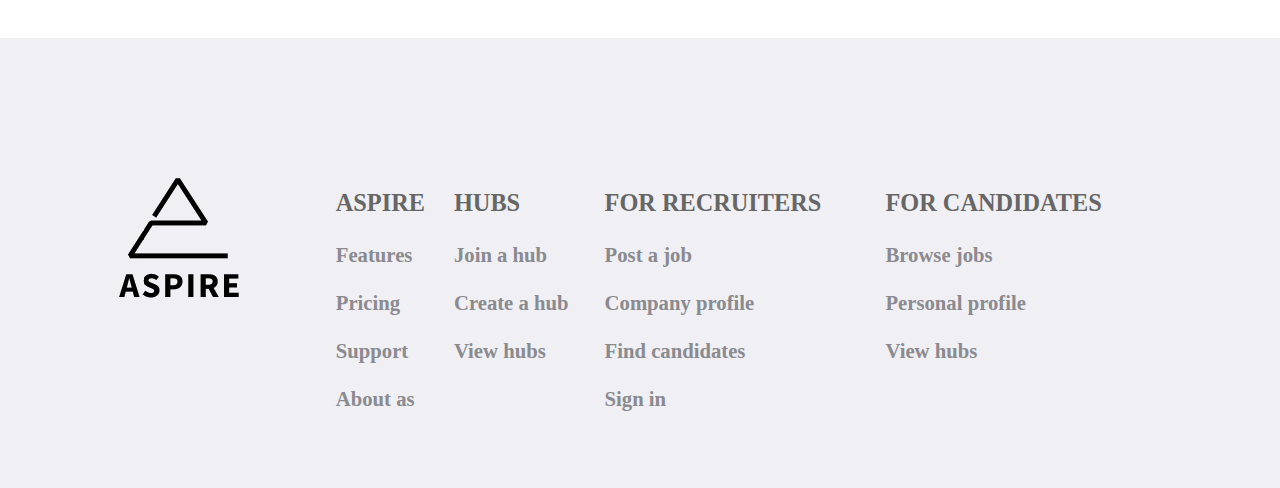
==== commit 3a419ae0: "refactoring, add jqueri.html" ====
--- a/index.html
+++ b/index.html
@@ -10,7 +10,7 @@
     <link rel="stylesheet" type="text/css" href="css/globalTable.css">
     <link rel="stylesheet" type="text/css" href="css/gridLayout.css">
     <script src="scripts/scripts.js"></script>
-    <script src="https://ajax.googleapis.com/ajax/libs/jquery/2.2.0/jquery.min.js"></script>
+    <link rel="import" src="jquery.html">
     <style>
         img.resize {
             max-width:30%;
--- a/css/gridLayout.css
+++ b/css/gridLayout.css
@@ -1,7 +1,7 @@
 
 div.item {
     background-color: white;
-    height: 200px;
+    height: 300px;
     box-shadow: 0px 0px 5px 2px rgba(244, 244, 245, 1);
 }
 
